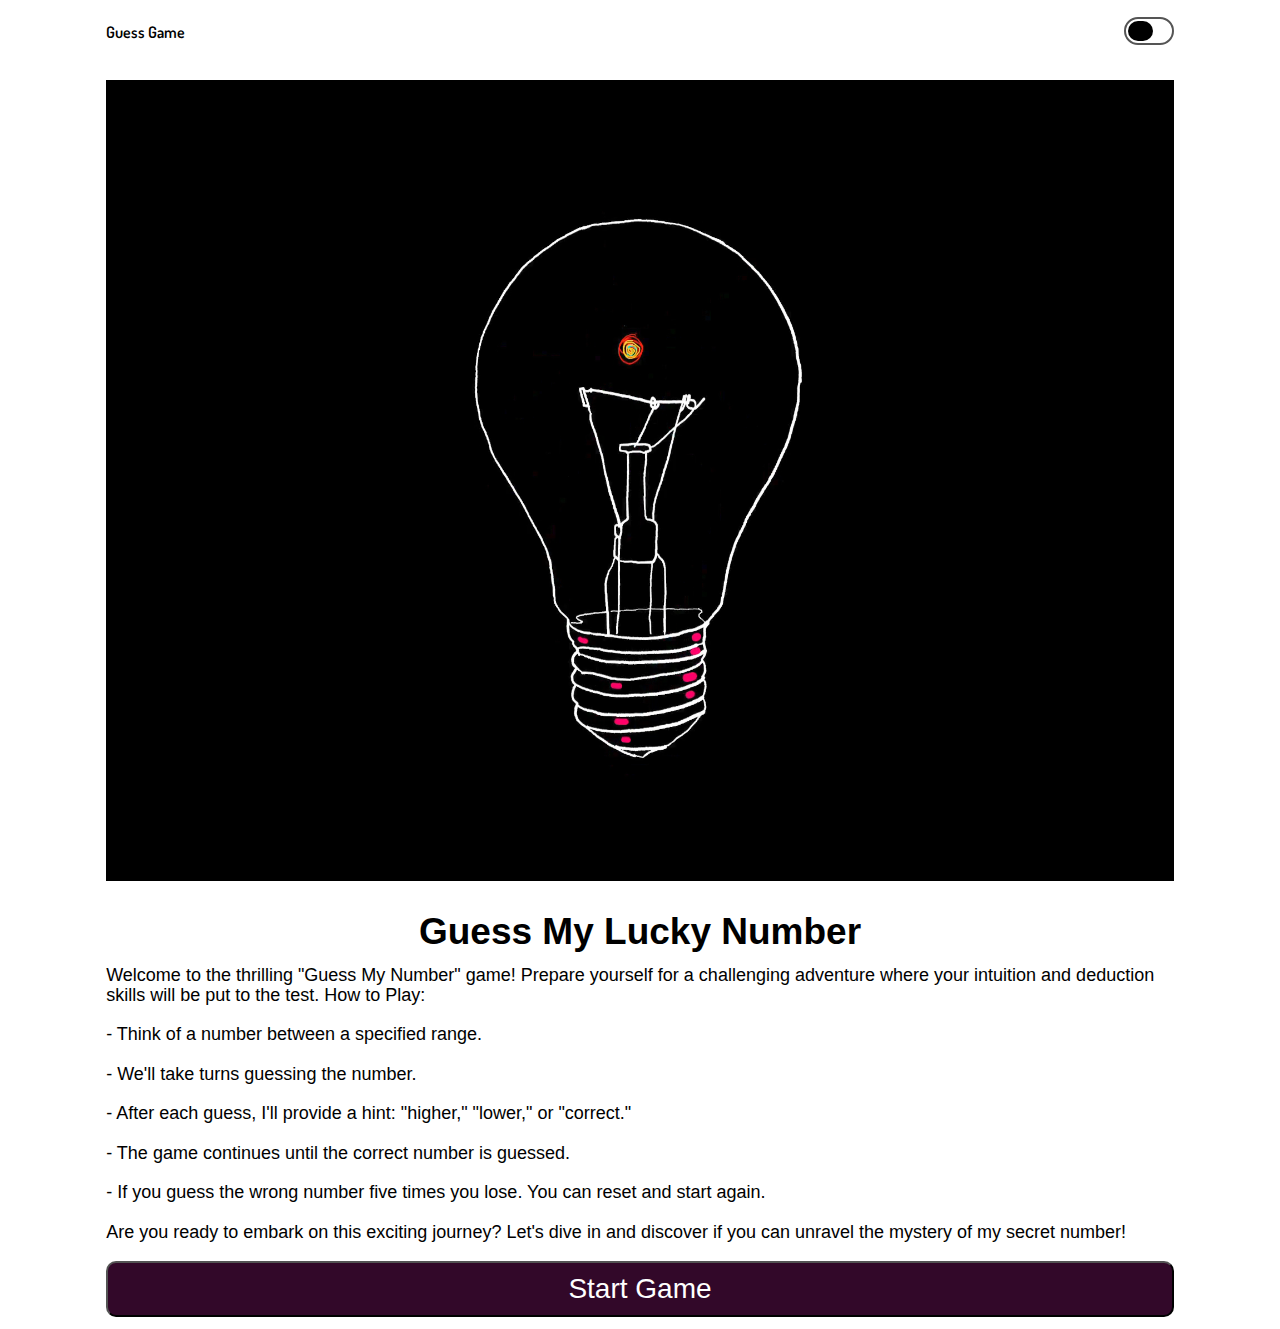
==== index.html @ 67bb03de "ui design" ====
<!DOCTYPE html>
<html lang="en">
 <head>
  <meta charset="UTF-8" />
  <meta name="viewport" content="width=device-width, initial-scale=1.0" />
  <link rel="stylesheet" href="/CSS/style.css" />
  <link rel="preconnect" href="https://fonts.googleapis.com" />
  <link rel="preconnect" href="https://fonts.gstatic.com" crossorigin />
  <link
   href="https://fonts.googleapis.com/css2?family=Dosis:wght@500&display=swap"
   rel="stylesheet"
  />
  <title>Home | Predict my lucky number</title>
 </head>
 <body>
  <main class="main-body">
   <header class="game-header-wrapper">
    <div class="nav-wrapper">
     <div class="logo">
      <a href="/index.html" class="logo-content">Guess Game</a>
     </div>
     <!-- I want to build the darkmode icon here -->
     <div class="toggle">
      <input type="checkbox" name="toggle" id="toggle" />
      <label for="toggle"></label>
     </div>
    </div>
   </header>
   <section class="home-section">
    <div class="home--body-container">
     <div class="video-wrapper">
      <video
       src="/Images/pexels-deconjon-aran-16069880 (1440p).mp4"
       loop
       muted
       autoplay
       class="game-video"
      ></video>
     </div>
     <div class="content">
      <h1 class="content-header"> Guess My Lucky Number </h1>
      <p class="content-paragraph">
       Welcome to the thrilling "Guess My Number" game! Prepare yourself for a
       challenging adventure where your intuition and deduction skills will be
       put to the test. How to Play:<br /><br />

       - Think of a number between a specified range.<br /><br />
       - We'll take turns guessing the number.<br /><br />
       - After each guess, I'll provide a hint: "higher," "lower," or
       "correct."<br /><br />
       - The game continues until the correct number is guessed.<br /><br />
       - If you guess the wrong number five times you lose. You can reset and
       start again.<br /><br />
       Are you ready to embark on this exciting journey? Let's dive in and
       discover if you can unravel the mystery of my secret number!
      </p>
     </div>
     <button class="start-game" onclick="location.href='./play-game.html'"
      >Start Game</button
     >
    </div>
   </section>
  </main>
  <script src="/index.js"></script>
 </body>
</html>
---- CSS/style.css ----
@font-face {
  font-family: larseitt, sans-serif;
  src: url(/larsseit-bold.woff2);
}
@font-face {
  font-family: circular, sans-serif;
  src: url(/circular-pro-book.woff2);
}
body {
  width: 100%;
  height: 100vh;
  overflow: auto;
}
body .main-body {
  width: 100%;
  margin: 0 auto;
  height: 100%;
}

.game-header-wrapper {
  width: 100%;
  height: 65px;
  background-color: rgb(255, 255, 255);
  padding: 14px 0;
  position: fixed;
  top: 0;
  z-index: 34;
}

.nav-wrapper {
  max-width: 73.125rem;
  padding: 0 4vw;
  height: 100%;
  display: flex;
  align-items: center;
  justify-content: space-between;
  margin: 0 auto;
}

.logo {
  width: 40% px;
  height: 100%;
  display: flex;
  align-items: center;
  justify-content: flex-start;
}

.logo-content {
  font-size: 16px;
  font-weight: 600;
  line-height: 1.1;
  text-decoration: none;
  color: #000;
  font-family: "Dosis", sans-serif;
}

.toggle input[type=checkbox] {
  display: none;
}

.toggle label {
  background-color: #ffffff;
  border: 2px solid #555;
  border-radius: 50px;
  cursor: pointer;
  display: inline-block;
  position: relative;
  transition: all ease-in-out 0.3s;
  width: 50px;
  height: 28px;
}
.toggle label::after {
  background-color: #000;
  position: absolute;
  border-radius: 50px;
  content: "";
  cursor: pointer;
  display: inline-block;
  left: 2px;
  top: 2px;
  transition: all ease-in-out 0.3s;
  width: 25px;
  height: 20px;
}

.toggle input[type=checkbox]:checked ~ label {
  background-color: #fff;
  border-color: #320829;
}

.toggle input[type=checkbox]:checked ~ label::after {
  background-color: #000000;
  transform: translateX(16px);
}

body.dark-theme {
  background-color: #000;
}

.home-section {
  padding-top: 4rem;
}
.home-section .home--body-container {
  max-width: 73.125rem;
  padding: 0 4vw;
  margin: 0 auto;
  margin-top: 1rem;
  padding-bottom: 12px;
}
.home-section .home--body-container .video-wrapper {
  display: flex;
  width: 100%;
  align-items: center;
  justify-content: center;
  margin-bottom: 2rem;
  min-height: 250px;
}
.home-section .home--body-container .video-wrapper .game-video {
  width: 100%;
  height: 100%;
  object-fit: cover;
}
.home-section .content {
  width: 100%;
  margin-bottom: 18px;
}

.content-header {
  text-align: center;
  font-size: 37px;
  font-weight: 600;
  line-height: 1;
  color: #000;
  margin-bottom: 1rem;
  font-family: larseitt, sans-serif;
}

.content-paragraph {
  font-size: 18px;
  color: #000;
  line-height: 1.1;
  text-align: start;
  margin-bottom: 10px;
  font-family: circular, sans-serif;
}

.start-game {
  width: 100%;
  background-color: #320829;
  padding: 10px;
  color: #fff;
  border-radius: 10px;
  font-size: 28px;
}

.play-game-main {
  padding-top: 5rem;
  width: 100%;
}

.top-nav {
  display: flex;
  max-width: 73.125rem;
  padding: 0 4vw;
  align-items: center;
  justify-content: space-between;
  margin: 0 auto;
  margin-bottom: 2rem;
}
.top-nav .between {
  font-size: 18px;
  color: #fff;
  line-height: 1.1;
  background-color: #000;
  padding: 10px;
  font-family: circular, sans-serif;
}
.top-nav .again {
  padding: 9px 19px;
  color: #fff;
  background-color: #000;
  font-size: 16px;
  border: 1px solid #000;
  font-family: circular, sans-serif;
}

.guess--wrapper {
  display: flex;
  flex-direction: column;
  max-width: 73.125rem;
  align-items: center;
  justify-content: center;
  margin: 0 auto;
  padding: 0 4vw;
  margin-bottom: 1rem;
}
.guess--wrapper .guess-content {
  font-size: 30px;
  font-family: larseitt, sans-serif;
  font-weight: 500;
  text-transform: capitalize;
  margin-bottom: 18px;
}
.guess--wrapper .question {
  font-size: 40px;
  font-family: larseitt, sans-serif;
  font-weight: 500;
  background-color: #000;
  color: #fff;
  padding: 13px 29px;
}

.main--section {
  max-width: 73.125rem;
  display: flex;
  justify-content: space-between;
  align-items: flex-start;
  margin: 0 auto;
  padding: 0 4vw;
  padding-top: 4rem;
}

.left {
  display: flex;
  flex-direction: column;
  align-items: center;
  width: 40%;
}

.guess {
  padding: 20px;
  width: 100%;
  display: block;
  border: 2px solid #000;
}

.check {
  margin-top: 17px;
  padding: 13px 18px;
  background-color: #000;
  color: #fff;
  border: 1px solid #000;
  font-size: 22px;
  font-family: circular, sans-serif;
}

.right {
  width: 48%;
  display: flex;
  flex-direction: column;
  align-items: flex-end;
}

.message,
.label-score,
.label-highscore {
  color: #000;
  margin-bottom: 10px;
  line-height: 1.1;
  font-family: circular, sans-serif;
  font-size: 20px;
  font-family: circular, sans-serif;
}

.sccore,
.highscore {
  color: #000;
  margin-bottom: 10px;
  line-height: 1.1;
  font-family: circular, sans-serif;
  font-size: 20px;
  font-family: circular, sans-serif;
}

body.dark-theme .content-header,
body.dark-theme .content-paragraph,
body.dark-theme .logo-content {
  color: #fff;
}

body.dark-theme .start-game {
  color: #ffffff;
  border: 2px solid #fff;
  background-color: #000000;
}

body.dark-theme .game-header-wrapper {
  background-color: #000;
}

body.dark-theme .between, body.dark-theme .again, body.dark-theme .question, body.dark-theme .check {
  background-color: #fff;
  color: #000;
}

body.dark-theme .guess-content, body.dark-theme .message, body.dark-theme .label-score, body.dark-theme .score, body.dark-theme .label-highscore, body.dark-theme .highscore {
  color: #fff;
}

*, ::before, ::after {
  box-sizing: border-box;
  padding: 0;
  margin: 0;
}

/*# sourceMappingURL=style.css.map */
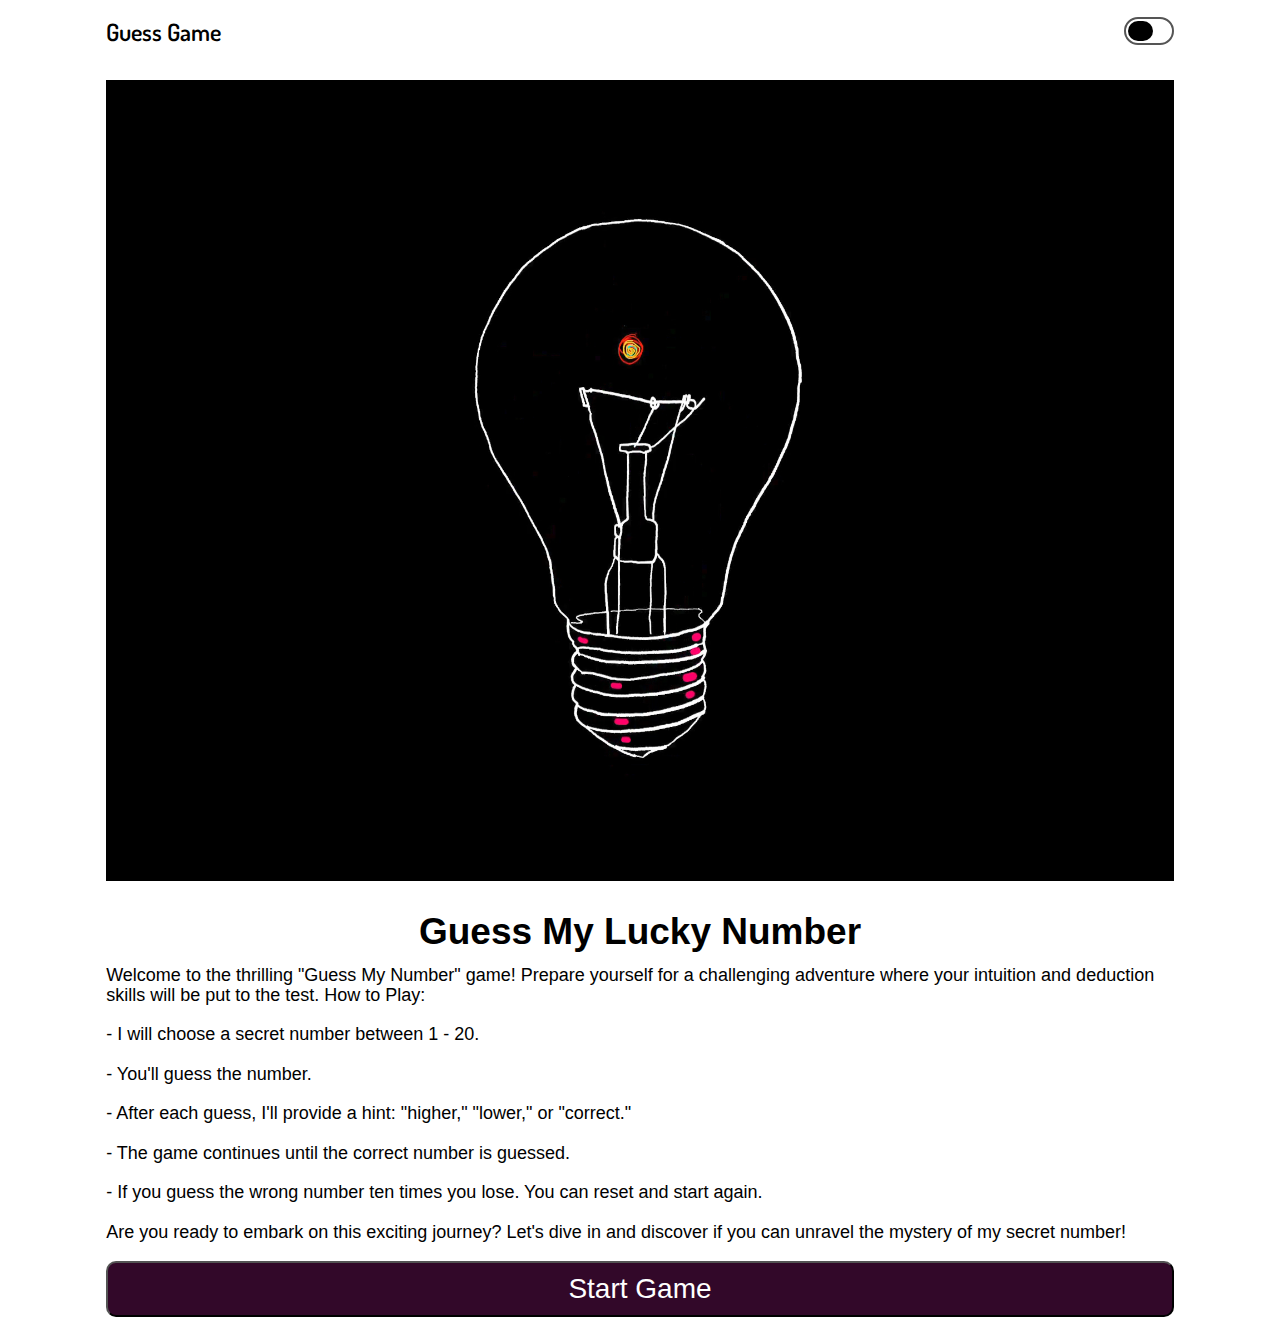
==== commit 2d57d795: "functionality" ====
--- a/index.html
+++ b/index.html
@@ -44,12 +44,12 @@
        challenging adventure where your intuition and deduction skills will be
        put to the test. How to Play:<br /><br />
 
-       - Think of a number between a specified range.<br /><br />
-       - We'll take turns guessing the number.<br /><br />
+       - I will choose a secret number between 1 - 20.<br /><br />
+       - You'll guess the number.<br /><br />
        - After each guess, I'll provide a hint: "higher," "lower," or
        "correct."<br /><br />
        - The game continues until the correct number is guessed.<br /><br />
-       - If you guess the wrong number five times you lose. You can reset and
+       - If you guess the wrong number ten times you lose. You can reset and
        start again.<br /><br />
        Are you ready to embark on this exciting journey? Let's dive in and
        discover if you can unravel the mystery of my secret number!
--- a/CSS/style.css
+++ b/CSS/style.css
@@ -46,7 +46,7 @@
 }
 
 .logo-content {
-  font-size: 16px;
+  font-size: 24px;
   font-weight: 600;
   line-height: 1.1;
   text-decoration: none;
@@ -151,6 +151,7 @@
   color: #fff;
   border-radius: 10px;
   font-size: 28px;
+  cursor: pointer;
 }
 
 .play-game-main {
@@ -227,10 +228,17 @@
   width: 40%;
 }
 
+.btn {
+  cursor: pointer;
+}
+
 .guess {
   padding: 20px;
   width: 100%;
   display: block;
+  font-size: 25px;
+  font-weight: 600;
+  line-height: 1.1;
   border: 2px solid #000;
 }
 
@@ -242,6 +250,7 @@
   border: 1px solid #000;
   font-size: 22px;
   font-family: circular, sans-serif;
+  cursor: pointer;
 }
 
 .right {
